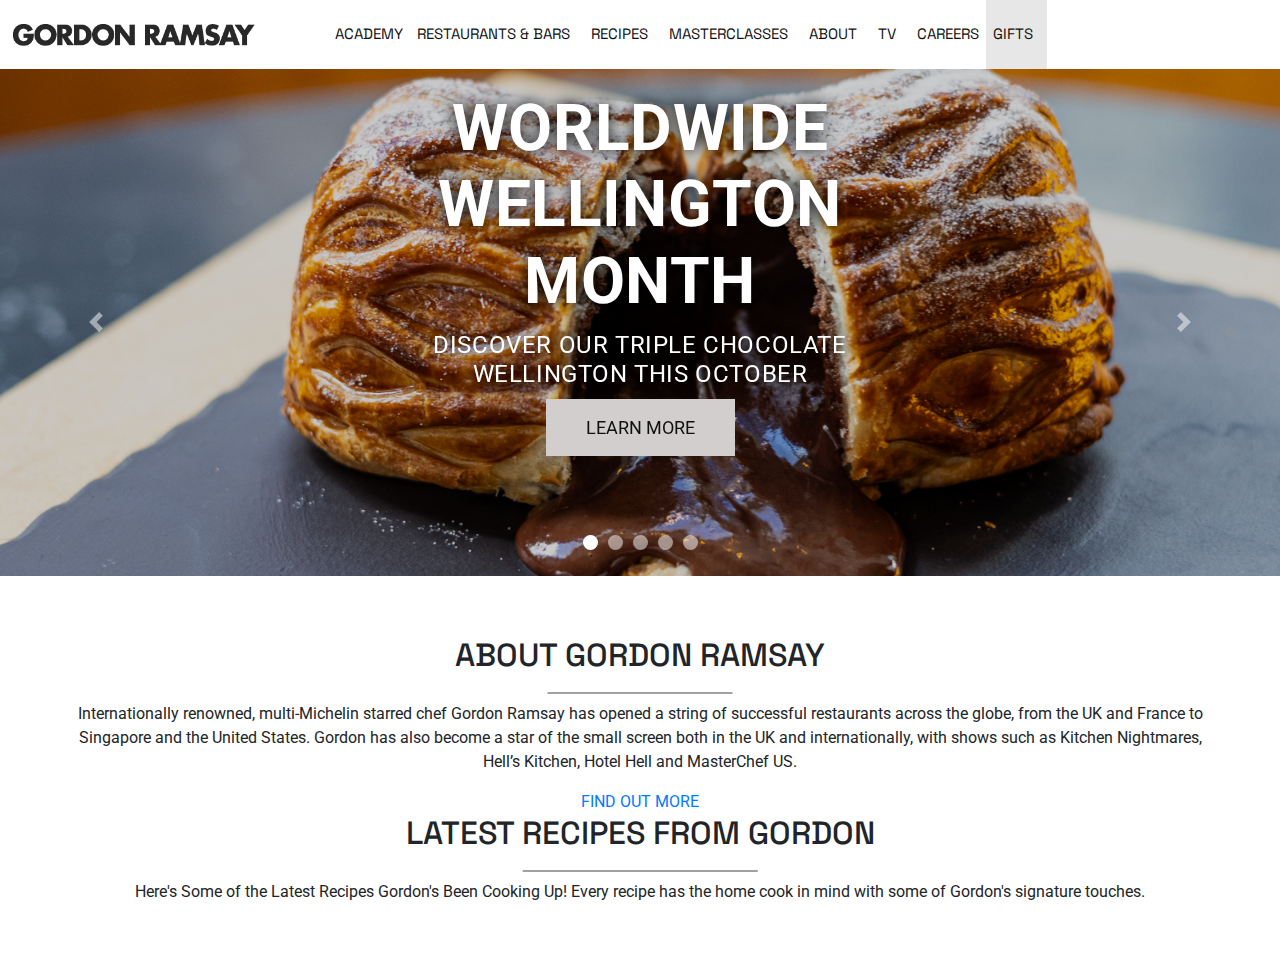
==== index.html @ ea19252c "up first code" ====
<!DOCTYPE html>
<html lang="en">

<head>
    <meta charset="UTF-8">
    <meta name="viewport" content="width=device-width, initial-scale=1.0">
    <link rel="stylesheet" href="https://cdn.jsdelivr.net/npm/bootstrap@4.0.0/dist/css/bootstrap.min.css"
        integrity="sha384-Gn5384xqQ1aoWXA+058RXPxPg6fy4IWvTNh0E263XmFcJlSAwiGgFAW/dAiS6JXm" crossorigin="anonymous">
    <link rel="stylesheet" href="css/fonts.css">
    <link rel="stylesheet" href="https://cdnjs.cloudflare.com/ajax/libs/font-awesome/6.4.2/css/all.min.css"
        integrity="sha512-z3gLpd7yknf1YoNbCzqRKc4qyor8gaKU1qmn+CShxbuBusANI9QpRohGBreCFkKxLhei6S9CQXFEbbKuqLg0DA=="
        crossorigin="anonymous" referrerpolicy="no-referrer" />
    <link rel="stylesheet" href="css/reset.css">
    <link rel="stylesheet" href="css/style.css">
    <title>Food Recipes</title>
</head>

<body>
    <div class="main-container">
        <header class="header">
            <nav class="menu">
                <a class="logo">
                    <img src="./images/logo.png" alt="Logo">
                </a>
                <ul class="menu-list">
                    <li class="menu-item"><a href="#" class="menu-item-link">academy</a></li>
                    <li class="menu-item"><a href="#" class="menu-item-link">restaurants & bars<i
                                class="fa-solid fa-chevron-down"></i></a>
                        <ul class="sub-menu">
                            <li class="sub-menu-item"><a href="" class="sub-menu-item-link">uk restaurants</a></li>
                            <li class="sub-menu-item"><a href="" class="sub-menu-item-link">us restaurants</a></li>
                        </ul>
                    </li>
                    <li class="menu-item"><a href="#" class="menu-item-link">recipes<i
                                class="fa-solid fa-chevron-down"></i></a>
                        <ul class="sub-menu">
                            <li class="sub-menu-item"><a href="" class="sub-menu-item-link">chicken recipes</a></li>
                            <li class="sub-menu-item"><a href="" class="sub-menu-item-link">beef recipes</a></li>
                            <li class="sub-menu-item"><a href="" class="sub-menu-item-link">vegetarian recipes</a></li>
                            <li class="sub-menu-item"><a href="" class="sub-menu-item-link">ultimate fit food</a></li>
                        </ul>
                    </li>
                    <li class="menu-item"><a href="#" class="menu-item-link">masterclasses<i
                                class="fa-solid fa-chevron-down"></i></a>
                        <ul class="sub-menu">
                            <li class="sub-menu-item"><a href="" class="sub-menu-item-link">Video masterclasses</a></li>
                        </ul>
                    </li>
                    <li class="menu-item"><a href="#" class="menu-item-link">about<i
                                class="fa-solid fa-chevron-down"></i></a>
                        <ul class="sub-menu">
                            <li class="sub-menu-item"><a href="" class="sub-menu-item-link">About food recipes</a></li>
                            <li class="sub-menu-item"><a href="" class="sub-menu-item-link">books</a></li>
                            <li class="sub-menu-item"><a href="" class="sub-menu-item-link">hexclad</a></li>
                        </ul>
                    </li>
                    <li class="menu-item"><a href="#" class="menu-item-link">TV<i
                                class="fa-solid fa-chevron-down"></i></a>
                        <ul class="sub-menu">
                            <li class="sub-menu-item"><a href="" class="sub-menu-item-link">Studio recipes</a></li>
                        </ul>
                    </li>
                    <li class="menu-item"><a href="#" class="menu-item-link">careers</a></li>
                    <li class="menu-item"><a href="#" class="menu-item-link">gifts<i
                                class="fa-solid fa-chevron-down"></i></a>
                        <ul class="sub-menu">
                            <li class="sub-menu-item"><a href="" class="sub-menu-item-link">michellin star gifts</a>
                            </li>
                            <li class="sub-menu-item"><a href="" class="sub-menu-item-link">beef wellington gifts</a>
                            </li>
                            <li class="sub-menu-item"><a href="" class="sub-menu-item-link">corporate gifts</a></li>
                        </ul>
                    </li>
                </ul>
                <div class="medias">
                    <a class="media"><i class="fa-brands fa-twitter"></i></a>
                    <a class="media"><i class="fa-brands fa-facebook-f"></i></a>
                    <a class="media"><i class="fa-brands fa-youtube"></i></a>
                    <a class="media"><i class="fa-brands fa-instagram"></i></a>
                </div>
            </nav>
            <div class="banner">
                <div id="carouselExampleIndicators" class="carousel slide" data-ride="carousel">
                    <ol class="carousel-indicators">
                        <li data-target="#carouselExampleIndicators" data-slide-to="0" class="active"></li>
                        <li data-target="#carouselExampleIndicators" data-slide-to="1"></li>
                        <li data-target="#carouselExampleIndicators" data-slide-to="2"></li>
                        <li data-target="#carouselExampleIndicators" data-slide-to="3"></li>
                        <li data-target="#carouselExampleIndicators" data-slide-to="4"></li>
                    </ol>
                    <div class="carousel-inner">
                        <div class="carousel-item active">
                            <img class="d-block w-100" src="./images/banner1.png" alt="First slide">
                            <div class="carousel-caption d-none d-md-block">
                                <h5 class="banner-title">WORLDWIDE WELLINGTON MONTH</h5>
                                <p class="banner-text">DISCOVER OUR TRIPLE CHOCOLATE WELLINGTON THIS OCTOBER</p>
                                <a class="banner-link">LEARN MORE</a>
                            </div>
                        </div>
                        <div class="carousel-item">
                            <img src="./images/banner2.png" alt="...">
                            <div class="carousel-caption d-none d-md-block">
                                <h5 class="banner-title">HELLO AUTUMN</h5>
                                <p class="banner-text">JOIN US AT BREAD STREET KITCHEN</p>
                                <a class="banner-link">VIEW MENUS</a>
                            </div>
                        </div>
                        <div class="carousel-item">
                            <img src="./images/banner3.png" alt="...">
                            <div class="carousel-caption d-none d-md-block">
                                <h5 class="banner-title">PRIVATE DINING</h5>
                                <p class="banner-text">NTIMATE DINING EXPERIENCES FOR SPECIAL OCCASIONS</p>
                                <a class="banner-link">FIND OUT MORE</a>
                            </div>
                        </div>
                        <div class="carousel-item">
                            <img src="./images/banner4.jpg" alt="...">
                            <div class="carousel-caption d-none d-md-block">
                                <h5 class="banner-title">GIFTS & EXPERIENCES</h5>
                                <p class="banner-text">From Michelin-starred restaurants to Beef Wellington
                                    masterclasses</p>
                                <a class="banner-link">Browse all gifts</a>
                            </div>
                        </div>
                        <div class="carousel-item">
                            <img src="./images/banner5.png" alt="...">
                            <div class="carousel-caption d-none d-md-block">
                                <h5 class="banner-title">GORDON RAMSAY CHEF BLAST</h5>
                                <p class="banner-text">Download the Mobile Game Today!</p>
                                <a class="banner-link">Download now</a>
                            </div>
                        </div>
                    </div>
                    <a class="carousel-control-prev" href="#carouselExampleIndicators" role="button" data-slide="prev">
                        <span class="carousel-control-prev-icon" aria-hidden="true"></span>
                        <span class="sr-only">Previous</span>
                    </a>
                    <a class="carousel-control-next" href="#carouselExampleIndicators" role="button" data-slide="next">
                        <span class="carousel-control-next-icon" aria-hidden="true"></span>
                        <span class="sr-only">Next</span>
                    </a>
                </div>
            </div>
        </header>
        <div class="main-content">
            <div class="about">
                <h2 class="title">ABOUT GORDON RAMSAY</h2>
                <p class="text-content">
                    Internationally renowned, multi-Michelin starred chef Gordon Ramsay has opened a string of
                    successful restaurants across the globe, from the UK and France to Singapore and the United States.
                    Gordon has also become a star of the small screen both in the UK and internationally, with shows
                    such as Kitchen Nightmares, Hell’s Kitchen, Hotel Hell and MasterChef US.
                </p>
                <a href="" class="about-link">
                    FIND OUT MORE
                </a>
            </div>
            <div class="recipes">
                <h2 class="title">LATEST RECIPES FROM GORDON</h2>
                <p class="text-content">
                    Here's Some of the Latest Recipes Gordon's Been Cooking Up! Every recipe has the home cook in mind
                    with some of Gordon's signature touches.
                </p>
            </div>
        </div>
        <footer class="footer">

        </footer>
    </div>
</body>
<script src="https://code.jquery.com/jquery-3.2.1.slim.min.js"
    integrity="sha384-KJ3o2DKtIkvYIK3UENzmM7KCkRr/rE9/Qpg6aAZGJwFDMVNA/GpGFF93hXpG5KkN"
    crossorigin="anonymous"></script>
<script src="https://cdn.jsdelivr.net/npm/popper.js@1.12.9/dist/umd/popper.min.js"
    integrity="sha384-ApNbgh9B+Y1QKtv3Rn7W3mgPxhU9K/ScQsAP7hUibX39j7fakFPskvXusvfa0b4Q"
    crossorigin="anonymous"></script>
<script src="https://cdn.jsdelivr.net/npm/bootstrap@4.0.0/dist/js/bootstrap.min.js"
    integrity="sha384-JZR6Spejh4U02d8jOt6vLEHfe/JQGiRRSQQxSfFWpi1MquVdAyjUar5+76PVCmYl"
    crossorigin="anonymous"></script>

</html>
---- css/fonts.css ----
@import url('https://fonts.googleapis.com/css2?family=Poppins:wght@200;300;400;500;600&family=Roboto:wght@300;400;500;700;900&family=Space+Grotesk:wght@300&display=swap');
@import url('https://fonts.googleapis.com/css2?family=IBM+Plex+Mono:wght@100&family=Poppins:wght@200;300;400;500;600&family=Roboto:wght@300;400;500;700;900&family=Space+Grotesk:wght@300&display=swap');
---- css/style.css ----
/* font-family: 'Space Grotesk', sans-serif */

.menu {
    display: flex;
    align-items: center;
    justify-content: space-between;
    width: 100%;
    padding: 0 13px;
    height: 68.5px;
}

.logo {
    display: inline-block;
}

.logo img {
    display: inline-block;
    width: 242px;
    height: 100%;
}

/* MAIN-MENU */

.menu-list {
    background-color: #fff;
    display: flex;
    list-style: none;
    margin: 0;
    font-family: 'Space Grotesk', sans-serif;
}

.menu-item {
    position: relative;
}

.menu-item:last-child {
    background-color: #e7e7e7;
}

.menu-item:hover .menu-item-link {
    background-color: #c4c4c4;
    color: #101010;
    text-decoration: none;
    transition: .35s ease-in;
}

.menu-item:hover > .sub-menu {
    background-color: #c4c4c4;
    text-decoration: none;
    display: block;
}

.menu-item:hover i {
    transform: rotate(180deg);
    transition: transform .5s;
}

.menu-item-link {
    color: #101010;
    display: inline-block;
    text-transform: uppercase;
    padding: 23px 7px;
    font-size: 15px;
}

.menu-item-link i {
    margin-left: 7px;
}

/* SUB-MENU */
.sub-menu {
    padding: 0;
    margin: 0;
    list-style: none;
    position: absolute;
    top: 68.5px;
    right: 0;
    display: none;
    z-index: 10;
}

.sub-menu-item {
    position: relative;
    width: 200px;
}

.sub-menu-item:hover .sub-menu-item-link {
    background-color: #fff;
    color: #101010;
    text-decoration: none;
    transition: .3s ease-in;
}

.sub-menu-item-link {
    color: #101010;
    display: inline-block;
    text-transform: uppercase;
    padding: 23px 7px;
    font-size: 15px;
    width: 100%;
}

.medias {
    display: flex;
    width: 147px;
    margin-bottom: 10px;
}

.media {
    width: 25%;
    text-align: center;
}

.media i {
    font-size: 20px;
    width: 100%;
}

.carousel-item::after {
    content: "";
    position: absolute;
    top: 0;
    left: 0;
    right: 0;
    bottom: 0;
    background-color: #000;
    opacity: 0.2;
}

.carousel-item img {
    height: 507px;
}

.carousel-caption {
    width: 570px;
    text-align: center;
    position: absolute;
    left: 50%;
    transform: translateX(-50%);
    bottom: 100px;
    transform: translateX();
    z-index: 10;
}

.carousel-indicators li{
    width: 15px;
    height: 15px;
    border-radius: 50%;
    margin: 0 5px;
}

.banner-title {
    letter-spacing: 0.6px;
    font-weight: 700;
    text-shadow: 0px 0px 15px #000;
    text-transform: uppercase;
    font-size: 4rem;
    margin-bottom: 10px;
    line-height: 1.2em;
    color: #fff;
    text-align: center;
}

.banner-text {
    font-weight: 400;
    letter-spacing: 0.6px;
    text-shadow: 0px 0px 15px #000;
    font-size: 1.5rem ;
    line-height: 1.2em;
    margin-bottom: 10px;
    color: #fff;
    text-align: center;
}

.banner-link {
    display: inline-block;
    background-color: #d2cece;
    color: #101010 !important;
    padding: 15px 40px;
    font-size: 18px;
}

.main-content {
    padding: 60px;
    text-align: center;
}

.title {
    display: inline-block;
    position: relative;
    padding-bottom: 20px;
    font-family: 'Space Grotesk', sans-serif;
}

.title::after {
    content: "";
    position: absolute;
    height: 2px;
    left: 50%;
    bottom: 0;
    transform: translateX(-50%);
    background-color: #a0a0a0;
    width: 50%;
}
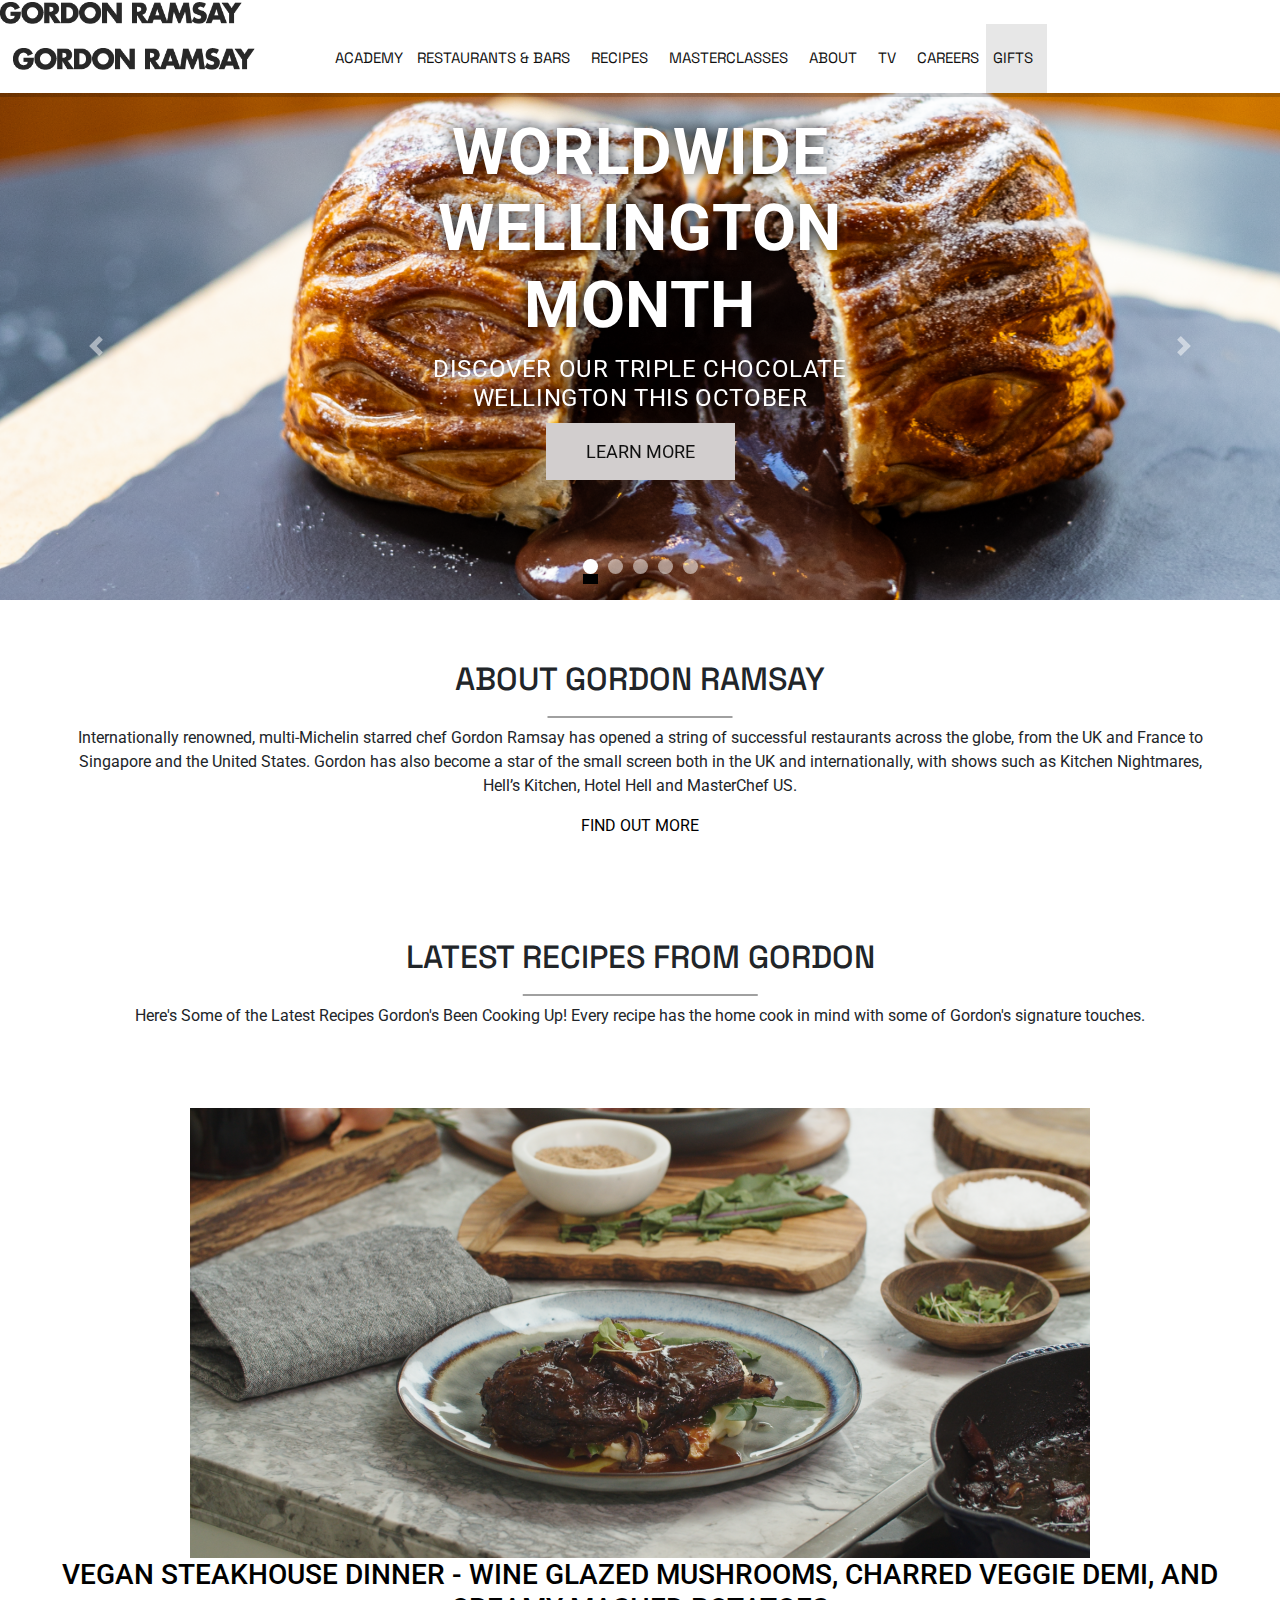
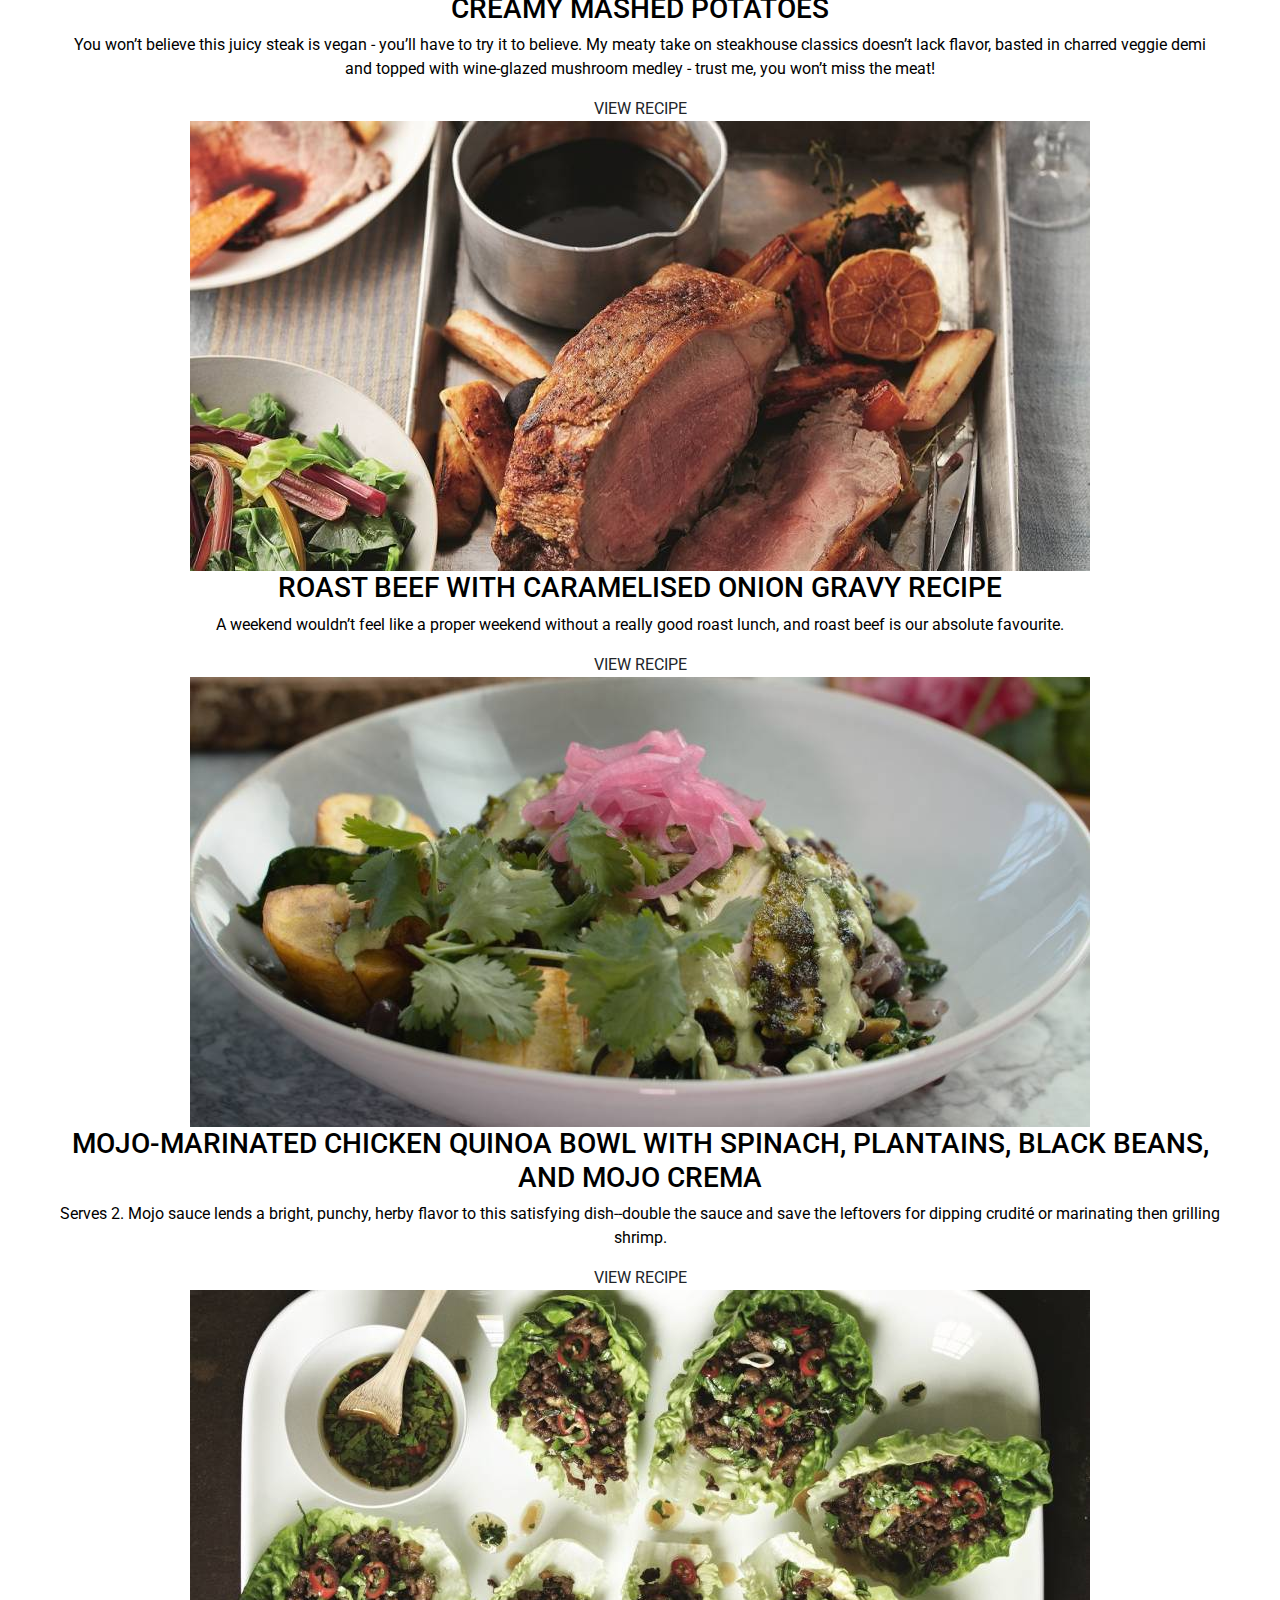
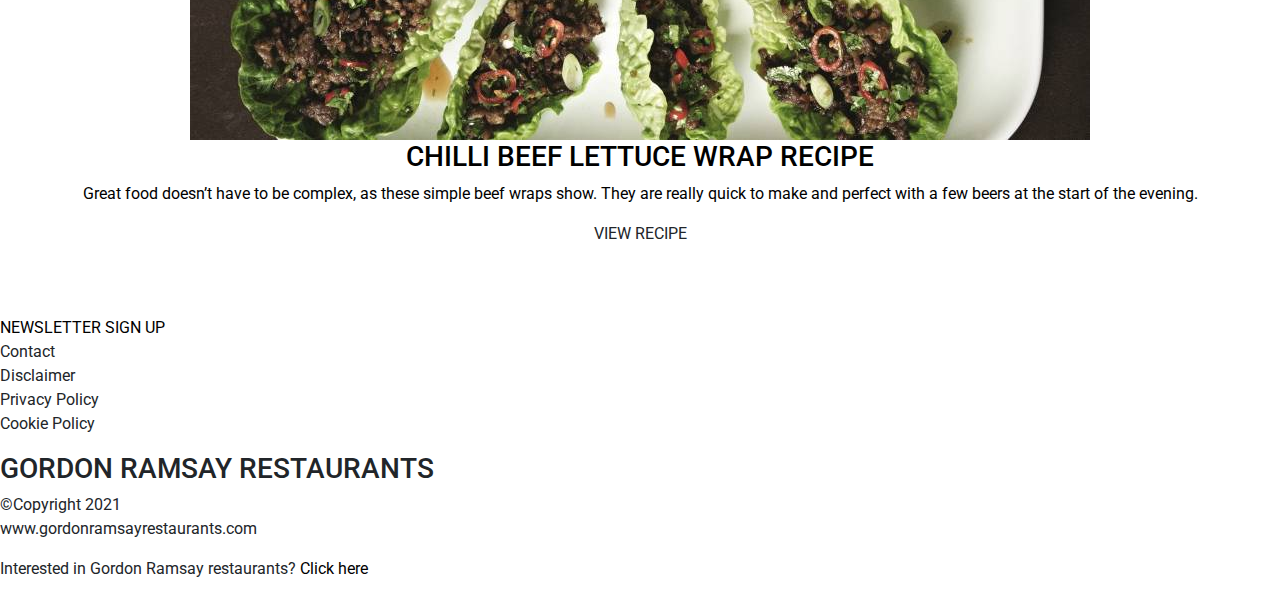
==== commit 35db759a: "finish recipes page for menu(chicken, beef)" ====
--- a/index.html
+++ b/index.html
@@ -11,6 +11,7 @@
         integrity="sha512-z3gLpd7yknf1YoNbCzqRKc4qyor8gaKU1qmn+CShxbuBusANI9QpRohGBreCFkKxLhei6S9CQXFEbbKuqLg0DA=="
         crossorigin="anonymous" referrerpolicy="no-referrer" />
     <link rel="stylesheet" href="css/reset.css">
+    <link rel="stylesheet" href="css/utils.css">
     <link rel="stylesheet" href="css/style.css">
     <title>Food Recipes</title>
 </head>
@@ -18,26 +19,31 @@
 <body>
     <div class="main-container">
         <header class="header">
+            <div class="fix-menu">
+                <a class="logo" href="./index.html">
+                    <img src="./images/logo.png" alt="Logo">
+                </a>
+            </div>
             <nav class="menu">
-                <a class="logo">
+                <a class="logo" href="./index.html">
                     <img src="./images/logo.png" alt="Logo">
                 </a>
                 <ul class="menu-list">
-                    <li class="menu-item"><a href="#" class="menu-item-link">academy</a></li>
-                    <li class="menu-item"><a href="#" class="menu-item-link">restaurants & bars<i
+                    <li class="menu-item"><a href="" class="menu-item-link">academy</a></li>
+                    <li class="menu-item"><a href="" class="menu-item-link">restaurants & bars<i
                                 class="fa-solid fa-chevron-down"></i></a>
                         <ul class="sub-menu">
                             <li class="sub-menu-item"><a href="" class="sub-menu-item-link">uk restaurants</a></li>
                             <li class="sub-menu-item"><a href="" class="sub-menu-item-link">us restaurants</a></li>
                         </ul>
                     </li>
-                    <li class="menu-item"><a href="#" class="menu-item-link">recipes<i
-                                class="fa-solid fa-chevron-down"></i></a>
-                        <ul class="sub-menu">
-                            <li class="sub-menu-item"><a href="" class="sub-menu-item-link">chicken recipes</a></li>
-                            <li class="sub-menu-item"><a href="" class="sub-menu-item-link">beef recipes</a></li>
-                            <li class="sub-menu-item"><a href="" class="sub-menu-item-link">vegetarian recipes</a></li>
-                            <li class="sub-menu-item"><a href="" class="sub-menu-item-link">ultimate fit food</a></li>
+                    <li class="menu-item"><a href="" class="menu-item-link">recipes<i
+                                class="fa-solid fa-chevron-down"></i></a>
+                        <ul class="sub-menu">
+                            <li class="sub-menu-item"><a href="./chickenRecipes.html" class="sub-menu-item-link">chicken recipes</a></li>
+                            <li class="sub-menu-item"><a href="./beefRecipes.html" class="sub-menu-item-link">beef recipes</a></li>
+                            <li class="sub-menu-item"><a href="./vegetarianRecipes.html" class="sub-menu-item-link">vegetarian recipes</a></li>
+                            <li class="sub-menu-item"><a href="./ultimateFitFood.html" class="sub-menu-item-link">ultimate fit food</a></li>
                         </ul>
                     </li>
                     <li class="menu-item"><a href="#" class="menu-item-link">masterclasses<i
@@ -79,71 +85,71 @@
                     <a class="media"><i class="fa-brands fa-instagram"></i></a>
                 </div>
             </nav>
-            <div class="banner">
-                <div id="carouselExampleIndicators" class="carousel slide" data-ride="carousel">
-                    <ol class="carousel-indicators">
-                        <li data-target="#carouselExampleIndicators" data-slide-to="0" class="active"></li>
-                        <li data-target="#carouselExampleIndicators" data-slide-to="1"></li>
-                        <li data-target="#carouselExampleIndicators" data-slide-to="2"></li>
-                        <li data-target="#carouselExampleIndicators" data-slide-to="3"></li>
-                        <li data-target="#carouselExampleIndicators" data-slide-to="4"></li>
-                    </ol>
-                    <div class="carousel-inner">
-                        <div class="carousel-item active">
-                            <img class="d-block w-100" src="./images/banner1.png" alt="First slide">
-                            <div class="carousel-caption d-none d-md-block">
-                                <h5 class="banner-title">WORLDWIDE WELLINGTON MONTH</h5>
-                                <p class="banner-text">DISCOVER OUR TRIPLE CHOCOLATE WELLINGTON THIS OCTOBER</p>
-                                <a class="banner-link">LEARN MORE</a>
-                            </div>
-                        </div>
-                        <div class="carousel-item">
-                            <img src="./images/banner2.png" alt="...">
-                            <div class="carousel-caption d-none d-md-block">
-                                <h5 class="banner-title">HELLO AUTUMN</h5>
-                                <p class="banner-text">JOIN US AT BREAD STREET KITCHEN</p>
-                                <a class="banner-link">VIEW MENUS</a>
-                            </div>
-                        </div>
-                        <div class="carousel-item">
-                            <img src="./images/banner3.png" alt="...">
-                            <div class="carousel-caption d-none d-md-block">
-                                <h5 class="banner-title">PRIVATE DINING</h5>
-                                <p class="banner-text">NTIMATE DINING EXPERIENCES FOR SPECIAL OCCASIONS</p>
-                                <a class="banner-link">FIND OUT MORE</a>
-                            </div>
-                        </div>
-                        <div class="carousel-item">
-                            <img src="./images/banner4.jpg" alt="...">
-                            <div class="carousel-caption d-none d-md-block">
-                                <h5 class="banner-title">GIFTS & EXPERIENCES</h5>
-                                <p class="banner-text">From Michelin-starred restaurants to Beef Wellington
-                                    masterclasses</p>
-                                <a class="banner-link">Browse all gifts</a>
-                            </div>
-                        </div>
-                        <div class="carousel-item">
-                            <img src="./images/banner5.png" alt="...">
-                            <div class="carousel-caption d-none d-md-block">
-                                <h5 class="banner-title">GORDON RAMSAY CHEF BLAST</h5>
-                                <p class="banner-text">Download the Mobile Game Today!</p>
-                                <a class="banner-link">Download now</a>
-                            </div>
-                        </div>
-                    </div>
-                    <a class="carousel-control-prev" href="#carouselExampleIndicators" role="button" data-slide="prev">
-                        <span class="carousel-control-prev-icon" aria-hidden="true"></span>
-                        <span class="sr-only">Previous</span>
-                    </a>
-                    <a class="carousel-control-next" href="#carouselExampleIndicators" role="button" data-slide="next">
-                        <span class="carousel-control-next-icon" aria-hidden="true"></span>
-                        <span class="sr-only">Next</span>
-                    </a>
-                </div>
-            </div>
         </header>
+        <div class="banner">
+            <div id="carouselExampleIndicators" class="carousel slide" data-ride="carousel">
+                <ol class="carousel-indicators">
+                    <li data-target="#carouselExampleIndicators" data-slide-to="0" class="active"></li>
+                    <li data-target="#carouselExampleIndicators" data-slide-to="1"></li>
+                    <li data-target="#carouselExampleIndicators" data-slide-to="2"></li>
+                    <li data-target="#carouselExampleIndicators" data-slide-to="3"></li>
+                    <li data-target="#carouselExampleIndicators" data-slide-to="4"></li>
+                </ol>
+                <div class="carousel-inner">
+                    <div class="carousel-item active">
+                        <img class="d-block w-100" src="./images/banner1.png" alt="First slide">
+                        <div class="carousel-caption d-none d-md-block">
+                            <h5 class="banner-title">WORLDWIDE WELLINGTON MONTH</h5>
+                            <p class="banner-text">DISCOVER OUR TRIPLE CHOCOLATE WELLINGTON THIS OCTOBER</p>
+                            <a class="banner-link">LEARN MORE</a>
+                        </div>
+                    </div>
+                    <div class="carousel-item">
+                        <img src="./images/banner2.png" alt="...">
+                        <div class="carousel-caption d-none d-md-block">
+                            <h5 class="banner-title">HELLO AUTUMN</h5>
+                            <p class="banner-text">JOIN US AT BREAD STREET KITCHEN</p>
+                            <a class="banner-link">VIEW MENUS</a>
+                        </div>
+                    </div>
+                    <div class="carousel-item">
+                        <img src="./images/banner3.png" alt="...">
+                        <div class="carousel-caption d-none d-md-block">
+                            <h5 class="banner-title">PRIVATE DINING</h5>
+                            <p class="banner-text">NTIMATE DINING EXPERIENCES FOR SPECIAL OCCASIONS</p>
+                            <a class="banner-link">FIND OUT MORE</a>
+                        </div>
+                    </div>
+                    <div class="carousel-item">
+                        <img src="./images/banner4.jpg" alt="...">
+                        <div class="carousel-caption d-none d-md-block">
+                            <h5 class="banner-title">GIFTS & EXPERIENCES</h5>
+                            <p class="banner-text">From Michelin-starred restaurants to Beef Wellington
+                                masterclasses</p>
+                            <a class="banner-link">Browse all gifts</a>
+                        </div>
+                    </div>
+                    <div class="carousel-item">
+                        <img src="./images/banner5.png" alt="...">
+                        <div class="carousel-caption d-none d-md-block">
+                            <h5 class="banner-title">GORDON RAMSAY CHEF BLAST</h5>
+                            <p class="banner-text">Download the Mobile Game Today!</p>
+                            <a class="banner-link">Download now</a>
+                        </div>
+                    </div>
+                </div>
+                <a class="carousel-control-prev" href="#carouselExampleIndicators" role="button" data-slide="prev">
+                    <span class="carousel-control-prev-icon" aria-hidden="true"></span>
+                    <span class="sr-only">Previous</span>
+                </a>
+                <a class="carousel-control-next" href="#carouselExampleIndicators" role="button" data-slide="next">
+                    <span class="carousel-control-next-icon" aria-hidden="true"></span>
+                    <span class="sr-only">Next</span>
+                </a>
+            </div>
+        </div>
         <div class="main-content">
-            <div class="about">
+            <div class="m-ct-l about">
                 <h2 class="title">ABOUT GORDON RAMSAY</h2>
                 <p class="text-content">
                     Internationally renowned, multi-Michelin starred chef Gordon Ramsay has opened a string of
@@ -151,20 +157,76 @@
                     Gordon has also become a star of the small screen both in the UK and internationally, with shows
                     such as Kitchen Nightmares, Hell’s Kitchen, Hotel Hell and MasterChef US.
                 </p>
-                <a href="" class="about-link">
+                <a href="" class="about-link btn-l">
                     FIND OUT MORE
                 </a>
             </div>
             <div class="recipes">
                 <h2 class="title">LATEST RECIPES FROM GORDON</h2>
-                <p class="text-content">
+                <p class="m-ct-m text-content">
                     Here's Some of the Latest Recipes Gordon's Been Cooking Up! Every recipe has the home cook in mind
                     with some of Gordon's signature touches.
                 </p>
+                <div class="recipes-content">
+                    <div class="card-recipe">
+                        <a href="" class="card-recipe-link">
+                            <img src="./images/card-recipe-1.png" alt="" class="card-recipe-img"/>
+                            <h3 class="recipe-title">VEGAN STEAKHOUSE DINNER - WINE GLAZED MUSHROOMS, CHARRED VEGGIE DEMI, AND CREAMY MASHED POTATOES</h3>
+                            <p class="recipe-content">You won’t believe this juicy steak is vegan - you’ll have to try it to believe. My meaty take on steakhouse classics doesn’t lack flavor, basted in charred veggie demi and topped with wine-glazed mushroom medley - trust me, you won’t miss the meat!</p>
+                        </a>
+                        <a class="btn-s recipes-link">VIEW RECIPE</a>
+                    </div>
+                    <div class="card-recipe">
+                        <a href="" class="card-recipe-link">
+                            <img src="./images/card-recipe-2.png" alt="" class="card-recipe-img"/>
+                            <h3 class="recipe-title">ROAST BEEF WITH CARAMELISED ONION GRAVY RECIPE</h3>
+                            <p class="recipe-content">A weekend wouldn’t feel like a proper weekend without a really good roast lunch, and roast beef is our absolute favourite.</p>
+                        </a>
+                        <a class="btn-s recipes-link">VIEW RECIPE</a>
+                    </div>
+                    <div class="card-recipe">
+                        <a href="" class="card-recipe-link">
+                            <img src="./images/card-recipe-3.png" alt="" class="card-recipe-img"/>
+                            <h3 class="recipe-title">MOJO-MARINATED CHICKEN QUINOA BOWL WITH SPINACH, PLANTAINS, BLACK BEANS, AND MOJO CREMA</h3>
+                            <p class="recipe-content">Serves 2. Mojo sauce lends a bright, punchy, herby flavor to this satisfying dish--double the sauce and save the leftovers for dipping crudité or marinating then grilling shrimp.</p>
+                        </a>
+                        <a class="btn-s recipes-link">VIEW RECIPE</a>
+                    </div>
+                    <div class="card-recipe">
+                        <a href="" class="card-recipe-link">
+                            <img src="./images/card-recipe-4.png" alt="" class="card-recipe-img"/>
+                            <h3 class="recipe-title">CHILLI BEEF LETTUCE WRAP RECIPE</h3>
+                            <p class="recipe-content">Great food doesn’t have to be complex, as these simple beef wraps show. They are really quick to make and perfect with a few beers at the start of the evening.</p>
+                        </a>
+                        <a class="btn-s recipes-link">VIEW RECIPE</a>
+                    </div>
+                </div>
             </div>
         </div>
         <footer class="footer">
-
+            <div class="top-footer">
+                <div class="medias large-medias-icon">
+                    <a class="media"><i class="fa-brands fa-twitter"></i></a>
+                    <a class="media"><i class="fa-brands fa-facebook-f"></i></a>
+                    <a class="media"><i class="fa-brands fa-youtube"></i></a>
+                    <a class="media"><i class="fa-brands fa-instagram"></i></a>
+                </div>
+                <a href="" class="btn-l btn-sign-up">NEWSLETTER SIGN UP<i class="fa-solid fa-arrow-down"></i></a>
+            </div>
+            <ul class="mid-footer">
+                <li class="mid-footer-item">Contact</li>
+                <li class="mid-footer-item">Disclaimer</li>
+                <li class="mid-footer-item">Privacy Policy</li>
+                <li class="mid-footer-item">Cookie Policy</li>
+            </ul>
+            <div class="bot-footer">
+                <h3 class="footer-title">GORDON RAMSAY RESTAURANTS</h3>
+                <p class="footer-text">
+                    ©Copyright 2021<br/>
+                    www.gordonramsayrestaurants.com
+                </p>
+                <p class="footer-text-link">Interested in Gordon Ramsay restaurants? <a href="" class="footer-link">Click here <i class="fa-solid fa-arrow-right"></i></a></p>
+            </div>
         </footer>
     </div>
 </body>
@@ -177,5 +239,5 @@
 <script src="https://cdn.jsdelivr.net/npm/bootstrap@4.0.0/dist/js/bootstrap.min.js"
     integrity="sha384-JZR6Spejh4U02d8jOt6vLEHfe/JQGiRRSQQxSfFWpi1MquVdAyjUar5+76PVCmYl"
     crossorigin="anonymous"></script>
-
+<script src="./js/index.js"></script>
 </html>--- a/css/utils.css
+++ b/css/utils.css
@@ -0,0 +1,28 @@
+.m-ct-l {
+    margin-bottom: 100px;
+}
+
+.m-ct-m {
+    margin-bottom: 80px;
+}
+
+.btn-l{
+    width: 240px;
+    height: 54px;
+}
+
+.btn-s {
+    width: 201px;
+    height: 55px;
+}
+
+/* LIST ACTIVE */
+.active::after {
+    content: "";
+    height: 4px;
+    background-color: #000;
+    position: absolute;
+    bottom: 0;
+    left: 0;
+    right: 0;
+}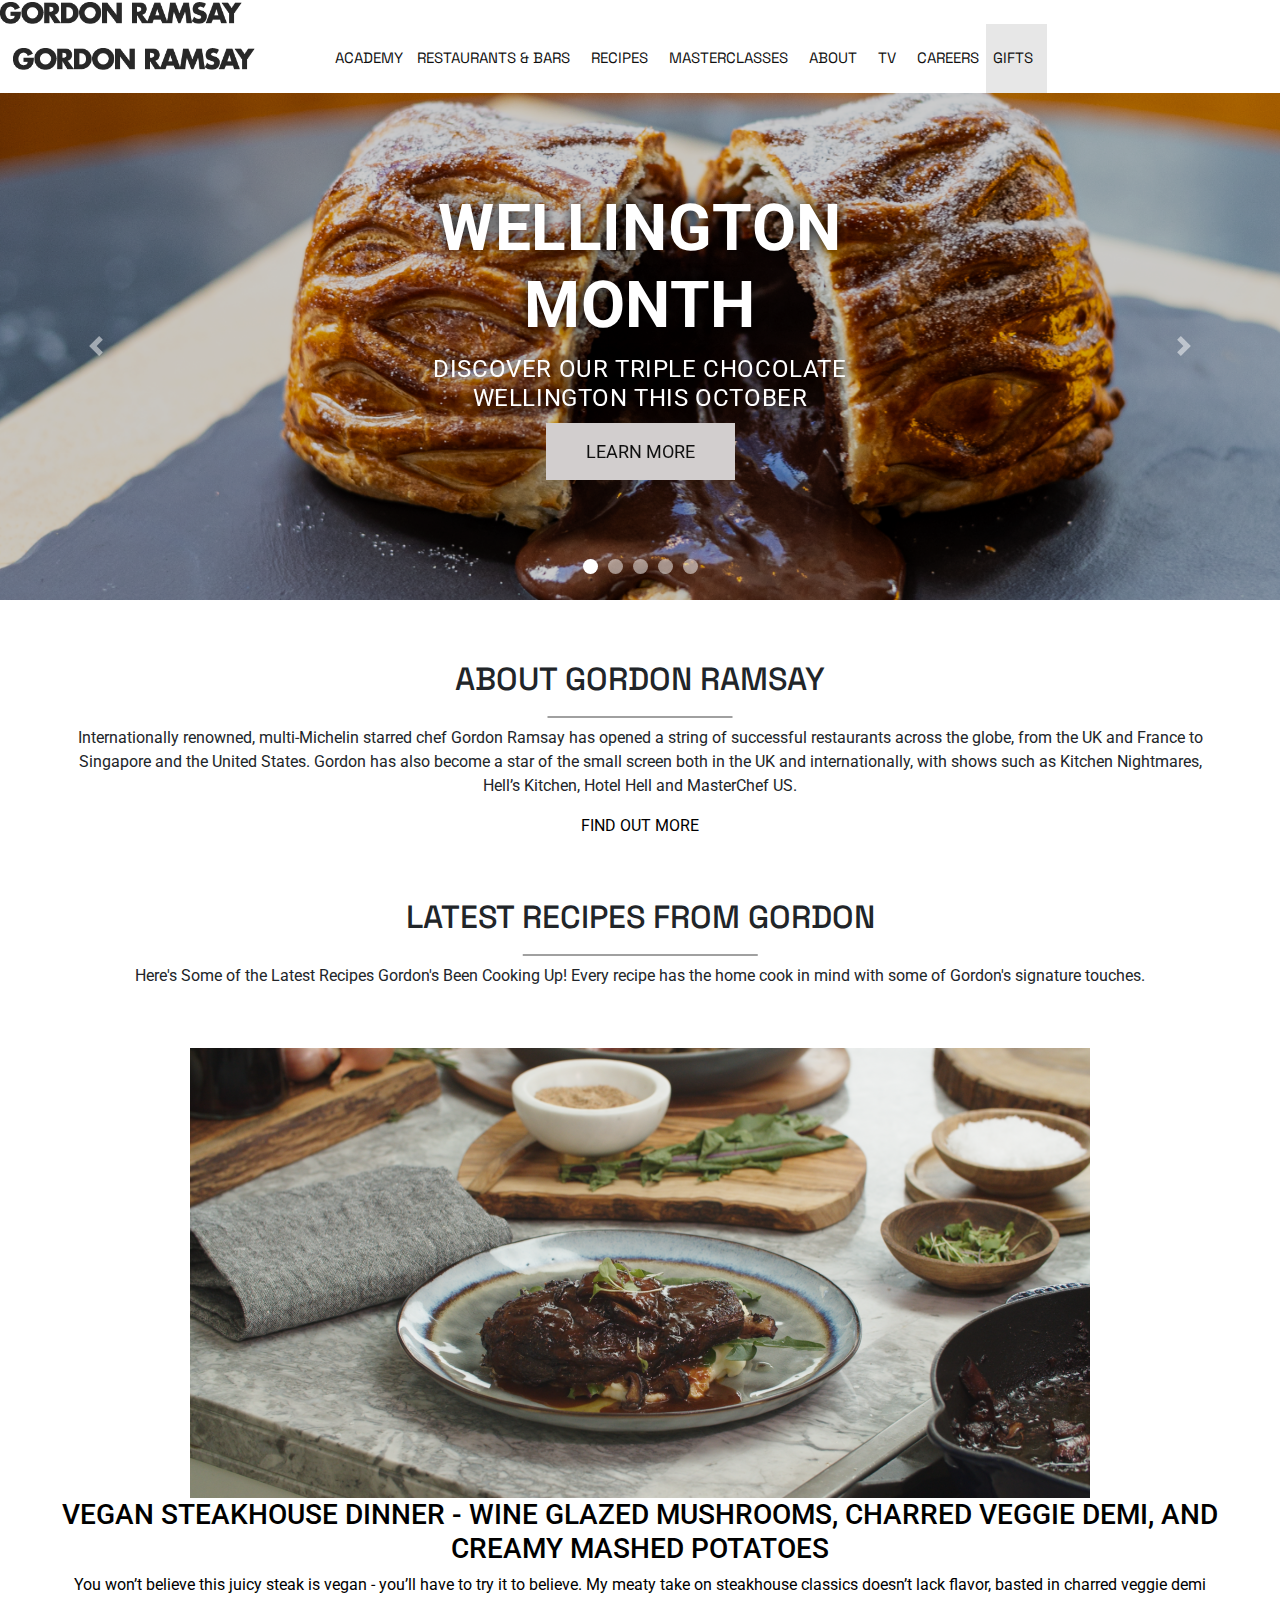
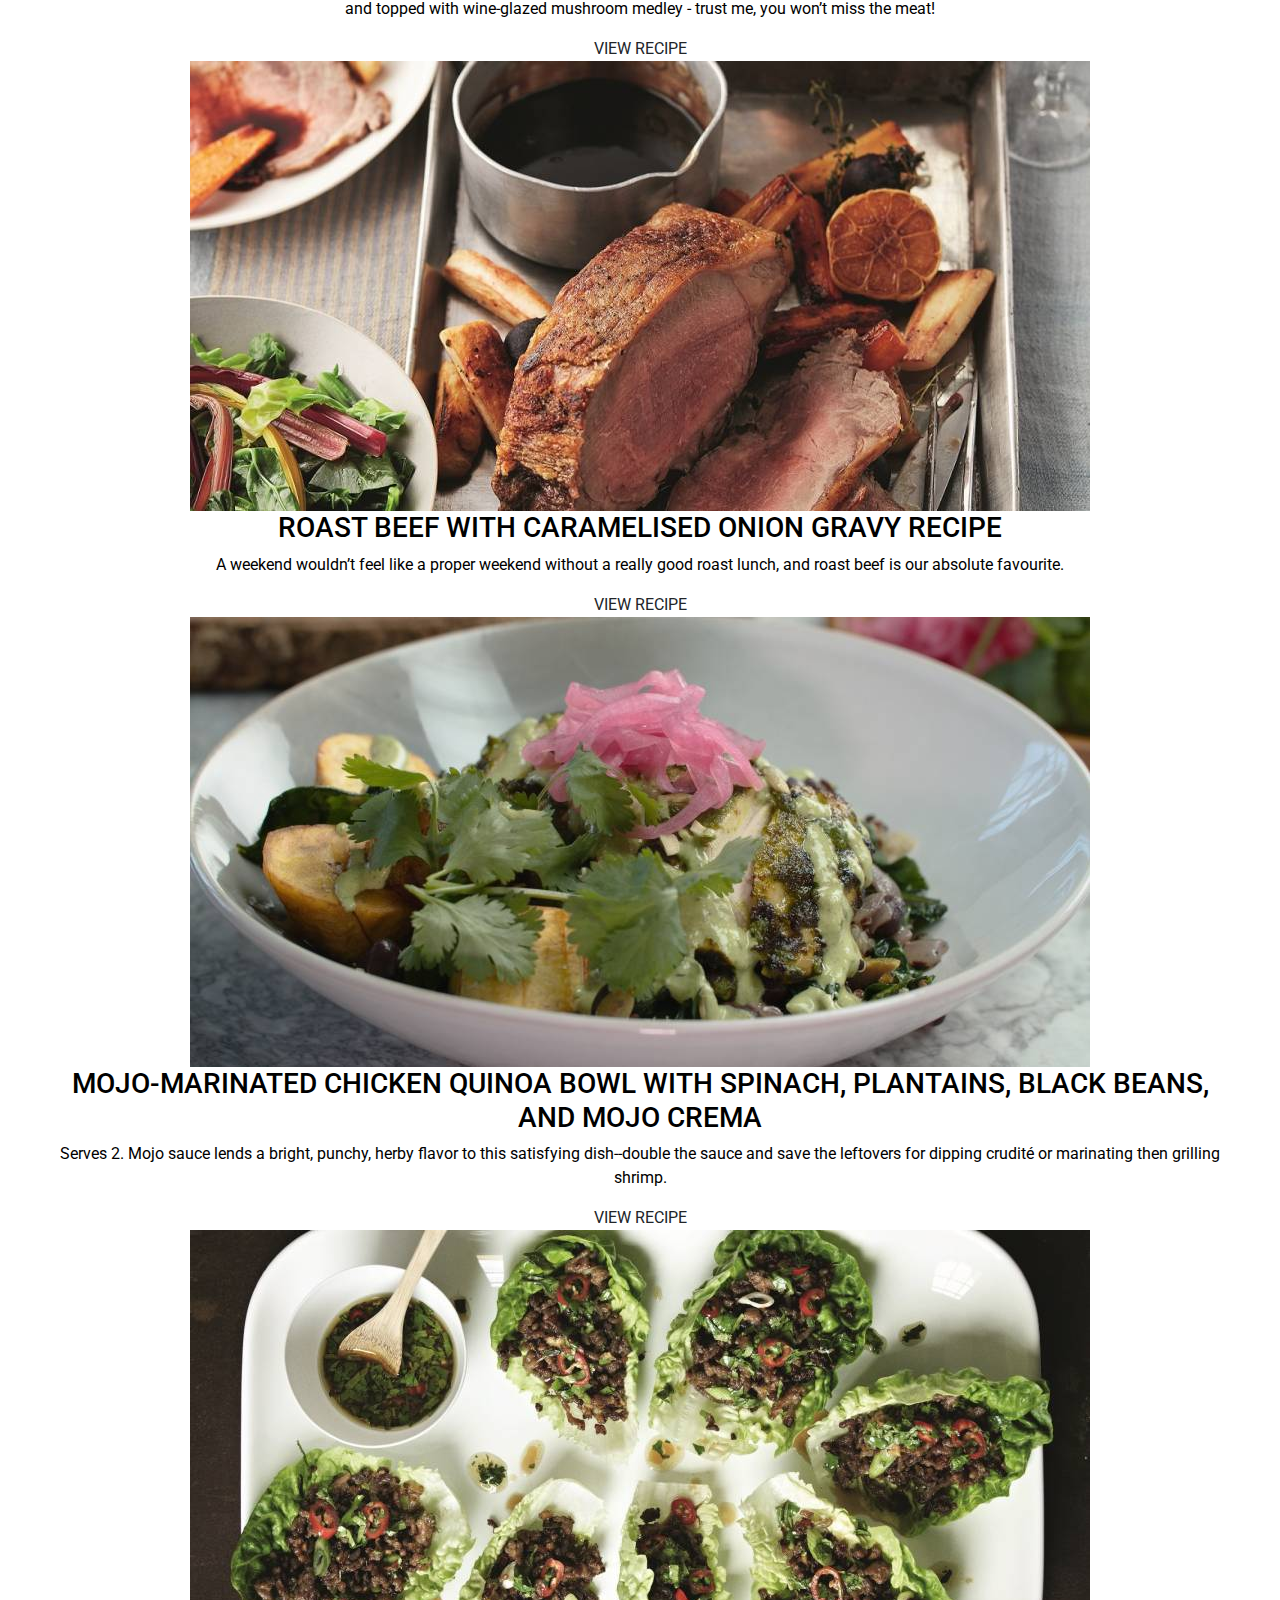
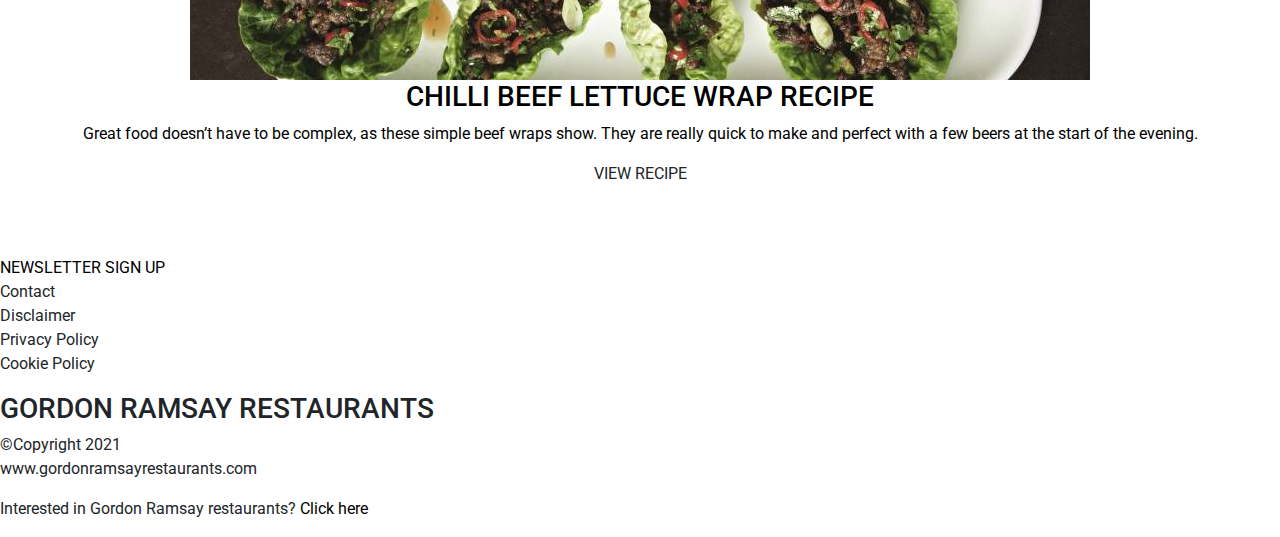
==== commit 67da3027: "fix banner height and move intro outside main-content" ====
--- a/index.html
+++ b/index.html
@@ -87,7 +87,7 @@
             </nav>
         </header>
         <div class="banner">
-            <div id="carouselExampleIndicators" class="carousel slide" data-ride="carousel">
+            <div id="carouselExampleIndicators" class="carousel slide" data-ride="carousel" autoplay>
                 <ol class="carousel-indicators">
                     <li data-target="#carouselExampleIndicators" data-slide-to="0" class="active"></li>
                     <li data-target="#carouselExampleIndicators" data-slide-to="1"></li>
@@ -99,7 +99,7 @@
                     <div class="carousel-item active">
                         <img class="d-block w-100" src="./images/banner1.png" alt="First slide">
                         <div class="carousel-caption d-none d-md-block">
-                            <h5 class="banner-title">WORLDWIDE WELLINGTON MONTH</h5>
+                            <h5 class="banner-title">WELLINGTON MONTH</h5>
                             <p class="banner-text">DISCOVER OUR TRIPLE CHOCOLATE WELLINGTON THIS OCTOBER</p>
                             <a class="banner-link">LEARN MORE</a>
                         </div>
@@ -149,7 +149,7 @@
             </div>
         </div>
         <div class="main-content">
-            <div class="m-ct-l about">
+            <div class="m-ct-m about">
                 <h2 class="title">ABOUT GORDON RAMSAY</h2>
                 <p class="text-content">
                     Internationally renowned, multi-Michelin starred chef Gordon Ramsay has opened a string of
--- a/css/utils.css
+++ b/css/utils.css
@@ -1,9 +1,9 @@
 .m-ct-l {
-    margin-bottom: 100px;
+    margin-bottom: 80px;
 }
 
 .m-ct-m {
-    margin-bottom: 80px;
+    margin-bottom: 60px;
 }
 
 .btn-l{
@@ -17,7 +17,7 @@
 }
 
 /* LIST ACTIVE */
-.active::after {
+.currentMenuItem::after {
     content: "";
     height: 4px;
     background-color: #000;
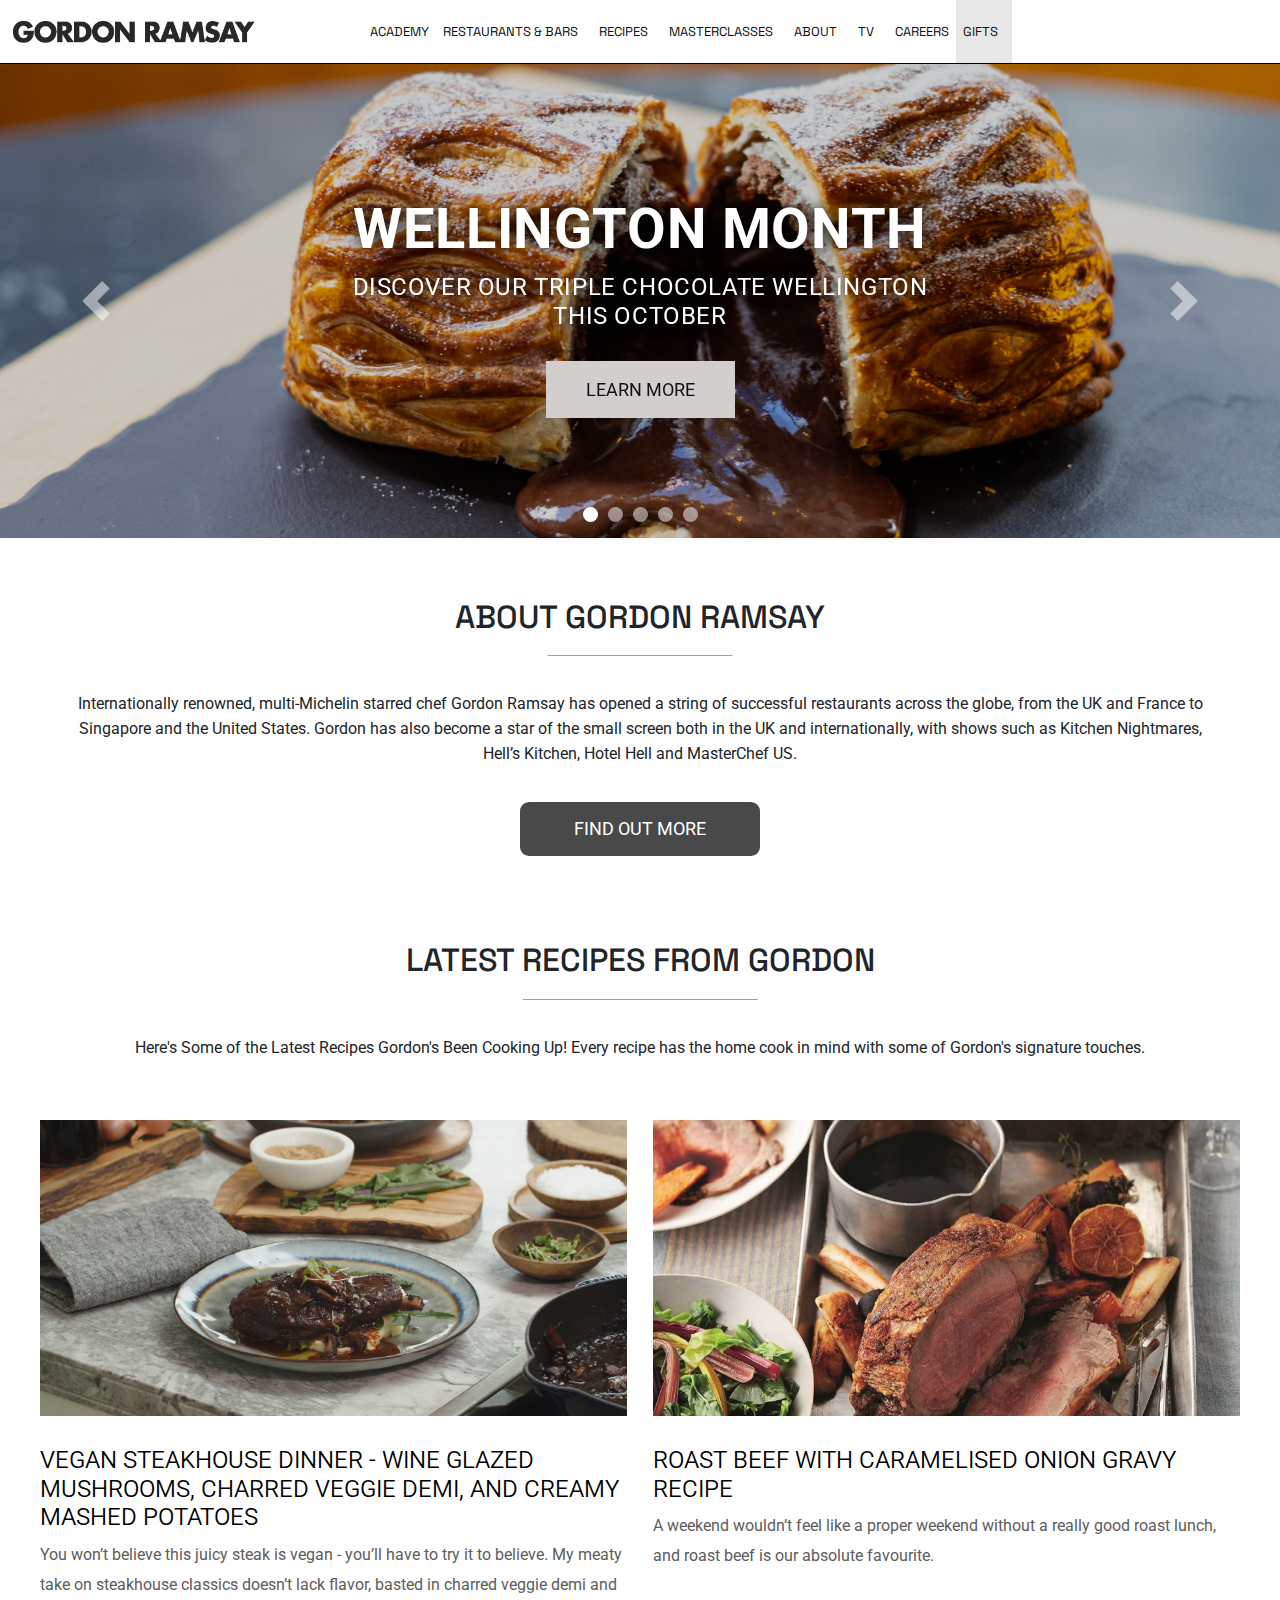
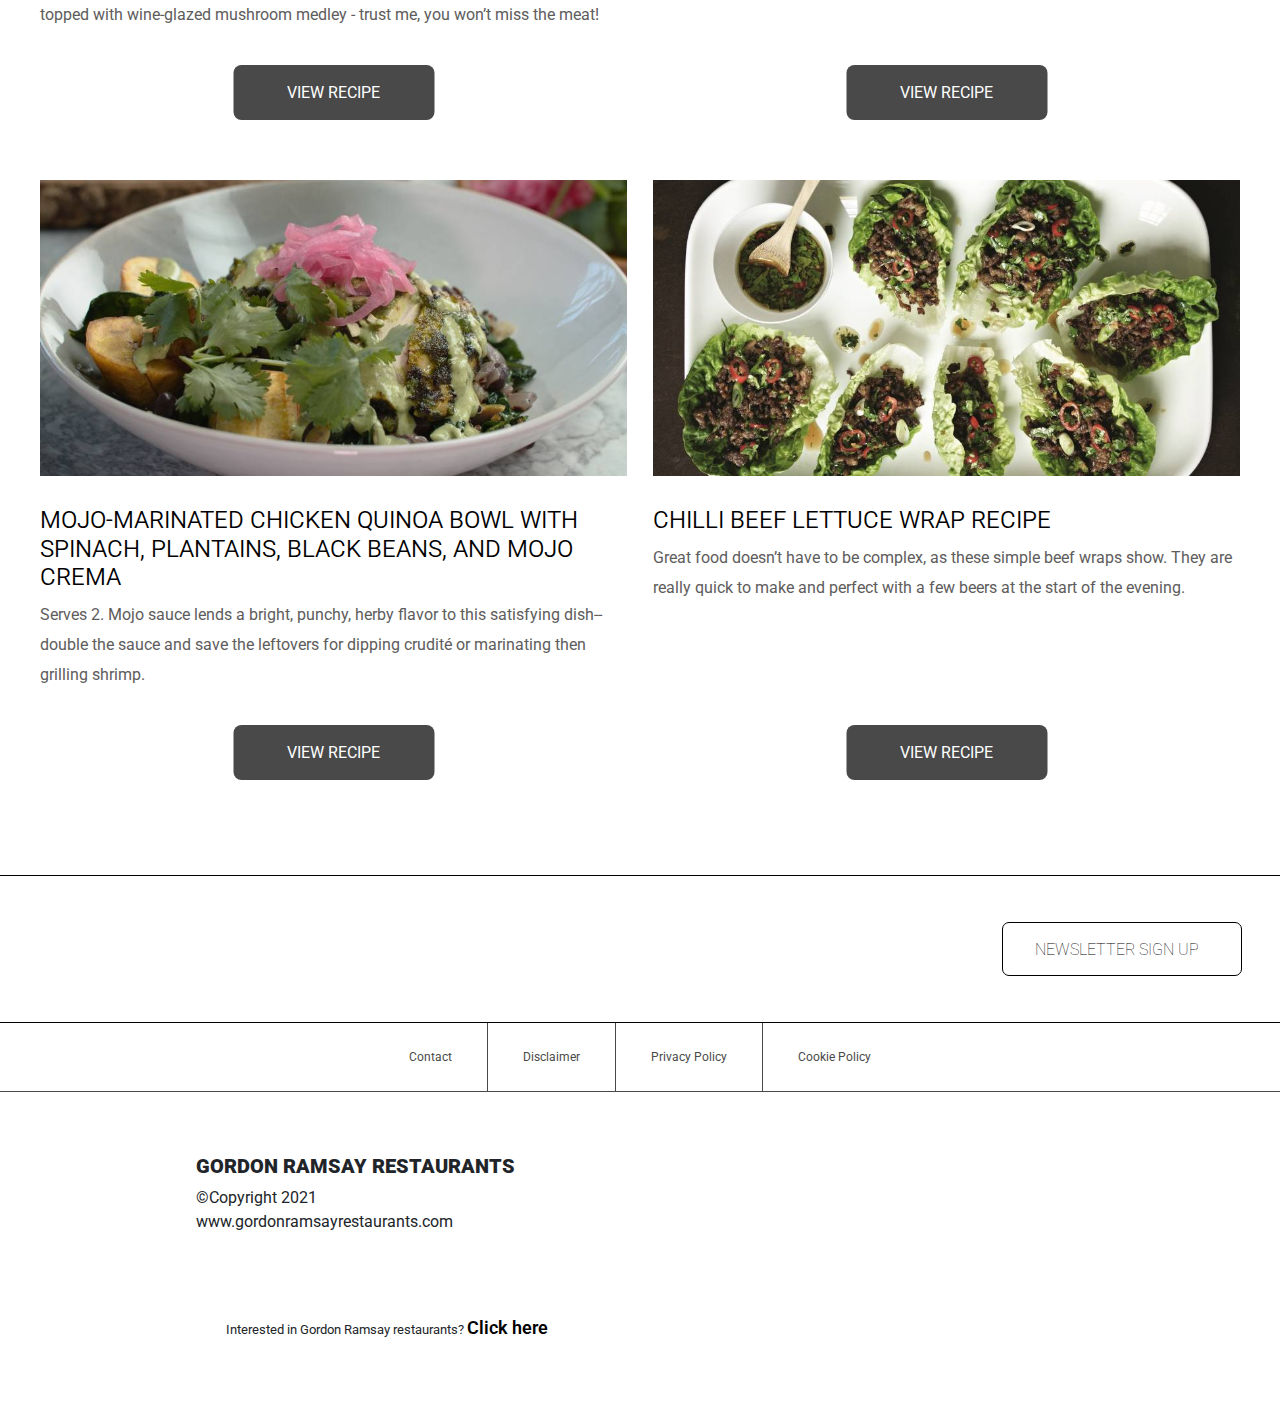
==== commit a7373562: "update center layout" ====
--- a/index.html
+++ b/index.html
@@ -149,56 +149,58 @@
             </div>
         </div>
         <div class="main-content">
-            <div class="m-ct-m about">
-                <h2 class="title">ABOUT GORDON RAMSAY</h2>
-                <p class="text-content">
-                    Internationally renowned, multi-Michelin starred chef Gordon Ramsay has opened a string of
-                    successful restaurants across the globe, from the UK and France to Singapore and the United States.
-                    Gordon has also become a star of the small screen both in the UK and internationally, with shows
-                    such as Kitchen Nightmares, Hell’s Kitchen, Hotel Hell and MasterChef US.
-                </p>
-                <a href="" class="about-link btn-l">
-                    FIND OUT MORE
-                </a>
-            </div>
-            <div class="recipes">
-                <h2 class="title">LATEST RECIPES FROM GORDON</h2>
-                <p class="m-ct-m text-content">
-                    Here's Some of the Latest Recipes Gordon's Been Cooking Up! Every recipe has the home cook in mind
-                    with some of Gordon's signature touches.
-                </p>
-                <div class="recipes-content">
-                    <div class="card-recipe">
-                        <a href="" class="card-recipe-link">
-                            <img src="./images/card-recipe-1.png" alt="" class="card-recipe-img"/>
-                            <h3 class="recipe-title">VEGAN STEAKHOUSE DINNER - WINE GLAZED MUSHROOMS, CHARRED VEGGIE DEMI, AND CREAMY MASHED POTATOES</h3>
-                            <p class="recipe-content">You won’t believe this juicy steak is vegan - you’ll have to try it to believe. My meaty take on steakhouse classics doesn’t lack flavor, basted in charred veggie demi and topped with wine-glazed mushroom medley - trust me, you won’t miss the meat!</p>
-                        </a>
-                        <a class="btn-s recipes-link">VIEW RECIPE</a>
-                    </div>
-                    <div class="card-recipe">
-                        <a href="" class="card-recipe-link">
-                            <img src="./images/card-recipe-2.png" alt="" class="card-recipe-img"/>
-                            <h3 class="recipe-title">ROAST BEEF WITH CARAMELISED ONION GRAVY RECIPE</h3>
-                            <p class="recipe-content">A weekend wouldn’t feel like a proper weekend without a really good roast lunch, and roast beef is our absolute favourite.</p>
-                        </a>
-                        <a class="btn-s recipes-link">VIEW RECIPE</a>
-                    </div>
-                    <div class="card-recipe">
-                        <a href="" class="card-recipe-link">
-                            <img src="./images/card-recipe-3.png" alt="" class="card-recipe-img"/>
-                            <h3 class="recipe-title">MOJO-MARINATED CHICKEN QUINOA BOWL WITH SPINACH, PLANTAINS, BLACK BEANS, AND MOJO CREMA</h3>
-                            <p class="recipe-content">Serves 2. Mojo sauce lends a bright, punchy, herby flavor to this satisfying dish--double the sauce and save the leftovers for dipping crudité or marinating then grilling shrimp.</p>
-                        </a>
-                        <a class="btn-s recipes-link">VIEW RECIPE</a>
-                    </div>
-                    <div class="card-recipe">
-                        <a href="" class="card-recipe-link">
-                            <img src="./images/card-recipe-4.png" alt="" class="card-recipe-img"/>
-                            <h3 class="recipe-title">CHILLI BEEF LETTUCE WRAP RECIPE</h3>
-                            <p class="recipe-content">Great food doesn’t have to be complex, as these simple beef wraps show. They are really quick to make and perfect with a few beers at the start of the evening.</p>
-                        </a>
-                        <a class="btn-s recipes-link">VIEW RECIPE</a>
+            <div class="mid-content">
+                <div class="m-ct-m about">
+                    <h2 class="title">ABOUT GORDON RAMSAY</h2>
+                    <p class="text-content">
+                        Internationally renowned, multi-Michelin starred chef Gordon Ramsay has opened a string of
+                        successful restaurants across the globe, from the UK and France to Singapore and the United States.
+                        Gordon has also become a star of the small screen both in the UK and internationally, with shows
+                        such as Kitchen Nightmares, Hell’s Kitchen, Hotel Hell and MasterChef US.
+                    </p>
+                    <a href="" class="about-link btn-l">
+                        FIND OUT MORE
+                    </a>
+                </div>
+                <div class="recipes">
+                    <h2 class="title">LATEST RECIPES FROM GORDON</h2>
+                    <p class="m-ct-m text-content">
+                        Here's Some of the Latest Recipes Gordon's Been Cooking Up! Every recipe has the home cook in mind
+                        with some of Gordon's signature touches.
+                    </p>
+                    <div class="recipes-content">
+                        <div class="card-recipe">
+                            <a href="" class="card-recipe-link">
+                                <img src="./images/card-recipe-1.png" alt="" class="card-recipe-img"/>
+                                <h3 class="recipe-title">VEGAN STEAKHOUSE DINNER - WINE GLAZED MUSHROOMS, CHARRED VEGGIE DEMI, AND CREAMY MASHED POTATOES</h3>
+                                <p class="recipe-content">You won’t believe this juicy steak is vegan - you’ll have to try it to believe. My meaty take on steakhouse classics doesn’t lack flavor, basted in charred veggie demi and topped with wine-glazed mushroom medley - trust me, you won’t miss the meat!</p>
+                            </a>
+                            <a class="btn-s recipes-link">VIEW RECIPE</a>
+                        </div>
+                        <div class="card-recipe">
+                            <a href="./detailRecipes.html" class="card-recipe-link">
+                                <img src="./images/card-recipe-2.png" alt="" class="card-recipe-img"/>
+                                <h3 class="recipe-title">ROAST BEEF WITH CARAMELISED ONION GRAVY RECIPE</h3>
+                                <p class="recipe-content">A weekend wouldn’t feel like a proper weekend without a really good roast lunch, and roast beef is our absolute favourite.</p>
+                            </a>
+                            <a class="btn-s recipes-link">VIEW RECIPE</a>
+                        </div>
+                        <div class="card-recipe">
+                            <a href="" class="card-recipe-link">
+                                <img src="./images/card-recipe-3.png" alt="" class="card-recipe-img"/>
+                                <h3 class="recipe-title">MOJO-MARINATED CHICKEN QUINOA BOWL WITH SPINACH, PLANTAINS, BLACK BEANS, AND MOJO CREMA</h3>
+                                <p class="recipe-content">Serves 2. Mojo sauce lends a bright, punchy, herby flavor to this satisfying dish--double the sauce and save the leftovers for dipping crudité or marinating then grilling shrimp.</p>
+                            </a>
+                            <a class="btn-s recipes-link">VIEW RECIPE</a>
+                        </div>
+                        <div class="card-recipe">
+                            <a href="" class="card-recipe-link">
+                                <img src="./images/card-recipe-4.png" alt="" class="card-recipe-img"/>
+                                <h3 class="recipe-title">CHILLI BEEF LETTUCE WRAP RECIPE</h3>
+                                <p class="recipe-content">Great food doesn’t have to be complex, as these simple beef wraps show. They are really quick to make and perfect with a few beers at the start of the evening.</p>
+                            </a>
+                            <a class="btn-s recipes-link">VIEW RECIPE</a>
+                        </div>
                     </div>
                 </div>
             </div>
--- a/css/style.css
+++ b/css/style.css
@@ -1,4 +1,25 @@
 /* font-family: 'Space Grotesk', sans-serif */
+
+.fix-menu {
+    position: fixed;
+    z-index: 99;
+    height: 54px;
+    background-color: #fff;
+    border-bottom: 1px solid #494949;
+    top: 0;
+    left: 0;
+    right: 0;
+    display: flex;
+    align-items: center;
+    transform: translateY(-54px);
+    transition: transform 0.25s linear
+}
+
+.fix-menu .logo img{
+    width: 200px;
+    height: 100%;
+    margin-left: 30px;
+}
 
 .menu {
     display: flex;
@@ -6,7 +27,8 @@
     justify-content: space-between;
     width: 100%;
     padding: 0 13px;
-    height: 68.5px;
+    height: 64px;
+    border-bottom: 1px solid #000;
 }
 
 .logo {
@@ -59,8 +81,8 @@
     color: #101010;
     display: inline-block;
     text-transform: uppercase;
-    padding: 23px 7px;
-    font-size: 15px;
+    padding: 22px 7px;
+    font-size: 13px;
 }
 
 .menu-item-link i {
@@ -73,7 +95,7 @@
     margin: 0;
     list-style: none;
     position: absolute;
-    top: 68.5px;
+    top: 64px;
     right: 0;
     display: none;
     z-index: 10;
@@ -116,7 +138,12 @@
     width: 100%;
 }
 
-.carousel-item::after {
+/* BANNER */
+.carousel {
+    height: 474px;
+}
+
+.carousel-item::before {
     content: "";
     position: absolute;
     top: 0;
@@ -127,19 +154,27 @@
     opacity: 0.2;
 }
 
+.carousel-item {
+    height: 474px;
+}
+
 .carousel-item img {
-    height: 507px;
+    width: 100%;
+    height: inherit;
 }
 
 .carousel-caption {
-    width: 570px;
+    width: 600px;
     text-align: center;
     position: absolute;
     left: 50%;
     transform: translateX(-50%);
     bottom: 100px;
-    transform: translateX();
     z-index: 10;
+}
+
+.carousel-indicators {
+    bottom: 0;
 }
 
 .carousel-indicators li{
@@ -149,12 +184,23 @@
     margin: 0 5px;
 }
 
+.carousel-indicators li::after {
+    display: none;
+}
+
+.carousel-control-prev-icon,
+.carousel-control-next-icon 
+{
+    width: 40px !important;
+    height: 40px !important;
+}
+
 .banner-title {
     letter-spacing: 0.6px;
     font-weight: 700;
     text-shadow: 0px 0px 15px #000;
     text-transform: uppercase;
-    font-size: 4rem;
+    font-size: 3.5rem;
     margin-bottom: 10px;
     line-height: 1.2em;
     color: #fff;
@@ -178,10 +224,23 @@
     color: #101010 !important;
     padding: 15px 40px;
     font-size: 18px;
-}
-
+    margin-top: 20px;
+}
+
+/* BODY */
 .main-content {
-    padding: 60px;
+    display: flex;
+    justify-content: center;
+    padding: 35px;
+}
+
+.mid-content {
+    max-width: 1200px;
+    width: 1200px;
+}
+
+.about {
+    padding: 25px;
     text-align: center;
 }
 
@@ -190,15 +249,174 @@
     position: relative;
     padding-bottom: 20px;
     font-family: 'Space Grotesk', sans-serif;
+    margin-bottom: 35px;
 }
 
 .title::after {
     content: "";
     position: absolute;
-    height: 2px;
+    height: 1px;
     left: 50%;
     bottom: 0;
     transform: translateX(-50%);
     background-color: #a0a0a0;
     width: 50%;
+}
+
+.text-content {
+    line-height: 25px;
+}
+
+.about-link {
+    display: inline-block;
+    text-align: center;
+    line-height: 54px;
+    color: #fff;
+    background-color: #494949;
+    border-radius: 9px;
+    font-size: 18px;
+    margin-top: 20px;
+}
+
+.about-link:hover {
+    color: #fff;
+    background-color: #272727;
+    transition: .25s ease-in-out;
+    text-decoration: none;
+}
+
+.recipes {
+    text-align: center;
+}
+
+.recipes-content {
+    display: flex;
+    justify-content: space-between;
+    flex-wrap: wrap;
+}
+
+.card-recipe {
+    width: 587px;
+    height: 600px;
+    position: relative;
+    margin-bottom: 60px;
+}
+
+.card-recipe-link {
+    display: inline-block;
+}
+
+.card-recipe-img {
+    display: block;
+    width: 100%;
+    height: 296px;
+    object-fit: cover;
+}
+
+.recipe-title, .recipe-content {
+    text-align: left;
+}
+
+.recipe-title {
+    font-weight: 350;
+    font-size: 24px; 
+    margin-top: 30px;   
+}
+
+.recipe-content {
+    color: #5e5c5c;
+    line-height: 30px;
+}
+
+.recipes-link {
+    display: inline-block;
+    color: #fff !important;
+    background-color: #494949;  
+    line-height: 55px;
+    border-radius: 8px; 
+    cursor: pointer;
+    position: absolute;
+    bottom: 0;
+    left: 50%;
+    transform: translateX(-50%);
+}
+
+
+.recipes-link:hover {
+    color: #fff;
+    background-color: #272727;
+    transition: .25s ease-in-out;
+    text-decoration: none;
+}
+
+/* FOOTER */
+
+.top-footer {
+    border-top: 1px solid #000;
+    border-bottom: 1px solid #000;
+    padding: 46px 38px;
+    display: flex;
+    justify-content: space-between;
+}
+
+.medias.large-medias-icon {
+    margin: 0;
+}
+
+.medias.large-medias-icon .media i{
+    font-size: 25px;
+    line-height: 54px;
+}
+
+.btn-sign-up {
+    border: 1px solid #000;
+    border-radius: 7px;
+    line-height: 54px;
+    text-align: center;
+    color: #000;
+    font-weight: 100;
+}
+
+.btn-sign-up i {
+    margin-left: 10px;
+}
+
+.mid-footer {
+    width: 100%;
+    display: flex;
+    list-style: none;
+    justify-content: center;
+    border-bottom: 1px solid #494949;
+}
+
+.mid-footer-item {
+    padding: 25px 35px;
+    font-size: 12px;
+    border-right: 1px solid #494949;
+    color: #494949;
+}
+
+.mid-footer-item:last-child {
+    border: 0;
+}
+
+.bot-footer {
+    padding: 46px 196px;
+}
+
+.footer-title {
+    font-size: 20px;
+    font-weight: 900;
+}
+
+.footer-text-link {
+    font-size: 13px;
+    margin-left: 30px;
+    margin-top: 80px;
+}
+
+.footer-link {
+    color: #000;
+    font-size: 18px;
+    font-weight: 600;
 }